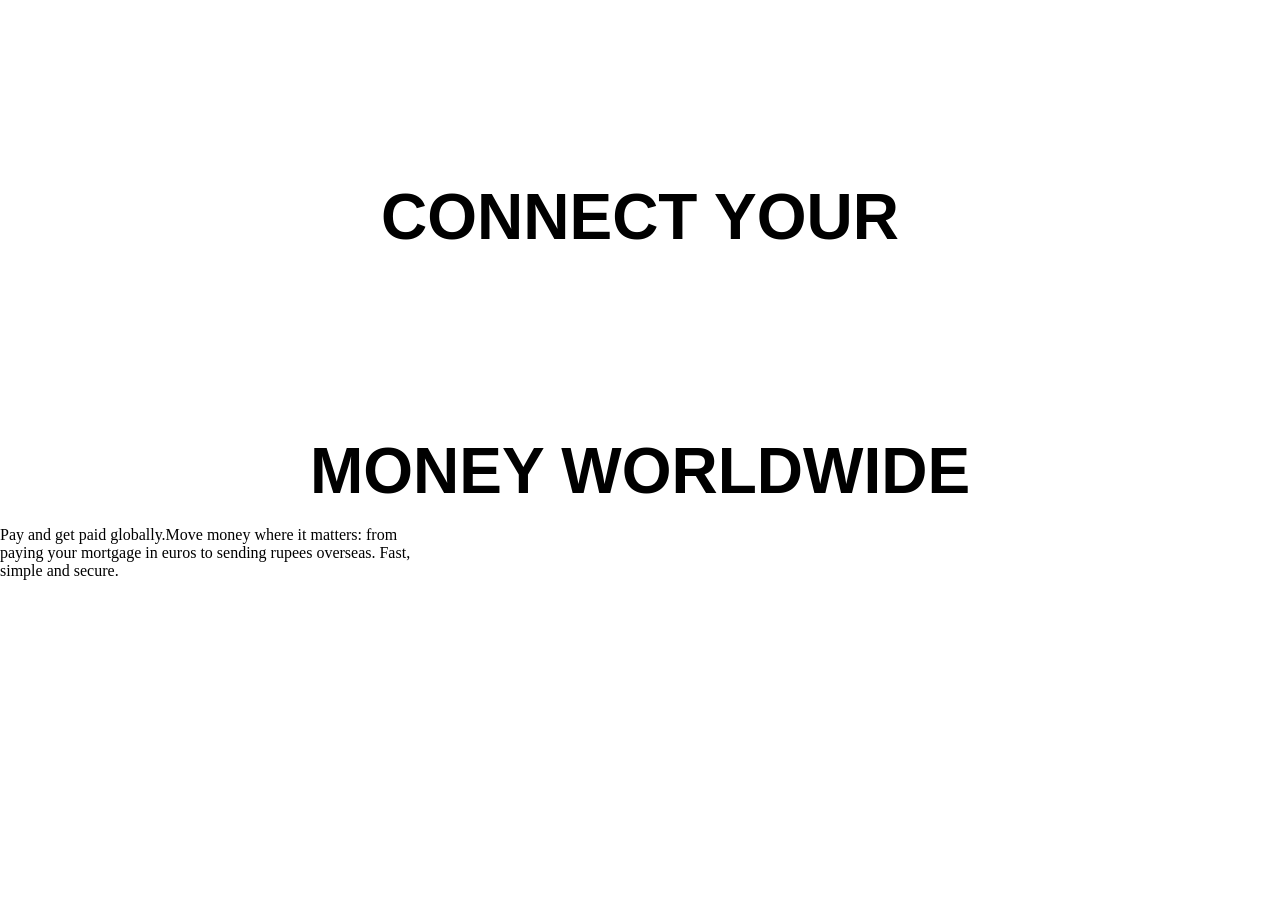
==== class4ass.html @ a1ab775e "Add initial HTML and CSS files for project setup" ====
<!DOCTYPE html>
<html lang="en">
<head>
    <meta charset="UTF-8">
    <meta name="viewport" content="width=device-width, initial-scale=1.0">
    <link rel="stylesheet" href="assignment.css">
    <title>Connect you Money Worldwide</title>
</head>
<body>
    <h1>CONNECT YOUR</h1>
    <h1>MONEY WORLDWIDE</h1> <br>
    <p>Pay and get paid globally.Move money where it matters: from</p>
    <p>paying your mortgage in euros to sending rupees overseas. Fast,</p>
    <p>simple and secure.</p>

    
</body>
</html>
---- assignment.css ----
*{
    margin: 0;
    padding: 0;
    box-sizing: border-box;
}

b{
    background-color: white;
}
h1{
    font-family: "Archivo Black", sans-serif;
    font-size: 64px;
    color: #000000;
    text-align: center;
    margin-top: 20vh;
}
p{
    .archivo-black-regular {
  font-family: "Archivo Black", sans-serif;
  font-weight: 400;
  font-style: normal;
}

}
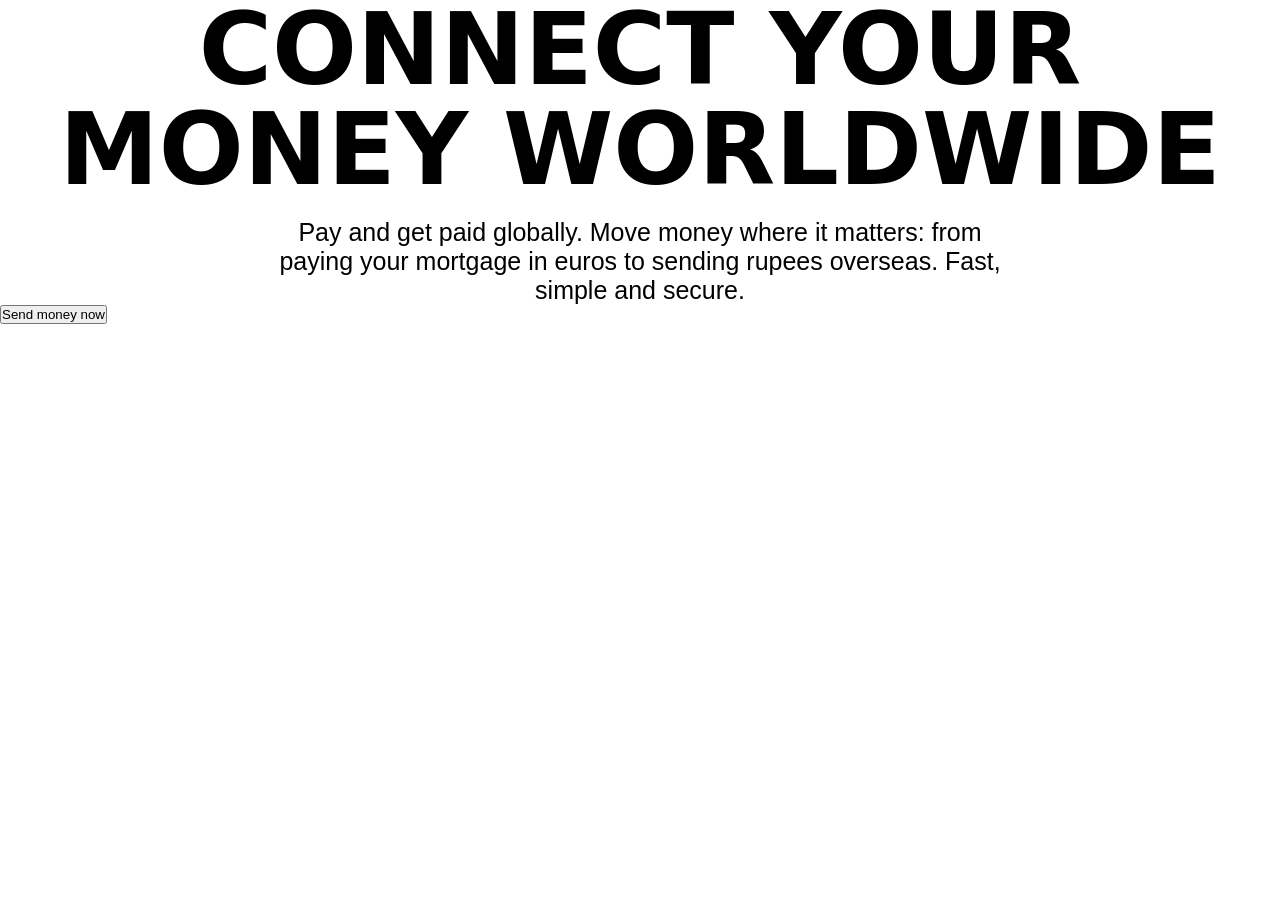
==== commit 94dd2b94: "new moves" ====
--- a/class4ass.html
+++ b/class4ass.html
@@ -9,10 +9,14 @@
 <body>
     <h1>CONNECT YOUR</h1>
     <h1>MONEY WORLDWIDE</h1> <br>
-    <p>Pay and get paid globally.Move money where it matters: from</p>
+    <p>Pay and get paid globally. Move money where it matters: from</p>
     <p>paying your mortgage in euros to sending rupees overseas. Fast,</p>
     <p>simple and secure.</p>
 
+<div>
+<button>Send money now</button>
+</div>
     
+   
 </body>
 </html>
--- a/assignment.css
+++ b/assignment.css
@@ -1,24 +1,32 @@
 *{
+    @import url('https://fonts.googleapis.com/css2?family=Space+Grotesk:wght@300..700&display=swap');
+    @import url('https://fonts.googleapis.com/css2?family=Plus+Jakarta+Sans:ital,wght@0,200..800;1,200..800&family=Space+Grotesk:wght@300..700&display=swap');
     margin: 0;
     padding: 0;
     box-sizing: border-box;
 }
-
-b{
-    background-color: white;
-}
 h1{
-    font-family: "Archivo Black", sans-serif;
-    font-size: 64px;
-    color: #000000;
+    font-family: "Space Grotesk", system-ui;
+    font-size: 100px;
     text-align: center;
-    margin-top: 20vh;
+    font-weight: bold;
+    line-height: 1;
 }
 p{
-    .archivo-black-regular {
-  font-family: "Archivo Black", sans-serif;
-  font-weight: 400;
-  font-style: normal;
+    font-family: "Plus Jakarta Sans", sans-serif;
+    font-size: 25px;
+    text-align: center;
 }
-
+div .button{
+    text-align: left;
+    display: block;
+    margin: 20px auto;
+    padding: 10px 20px;
+    font-size: 18px;
+    font-family: "Plus Jakarta Sans", sans-serif;
+    background-color: green;
+    color: black;
+    border: none;
+    border-radius: 30px;
+    cursor: pointer;
 }
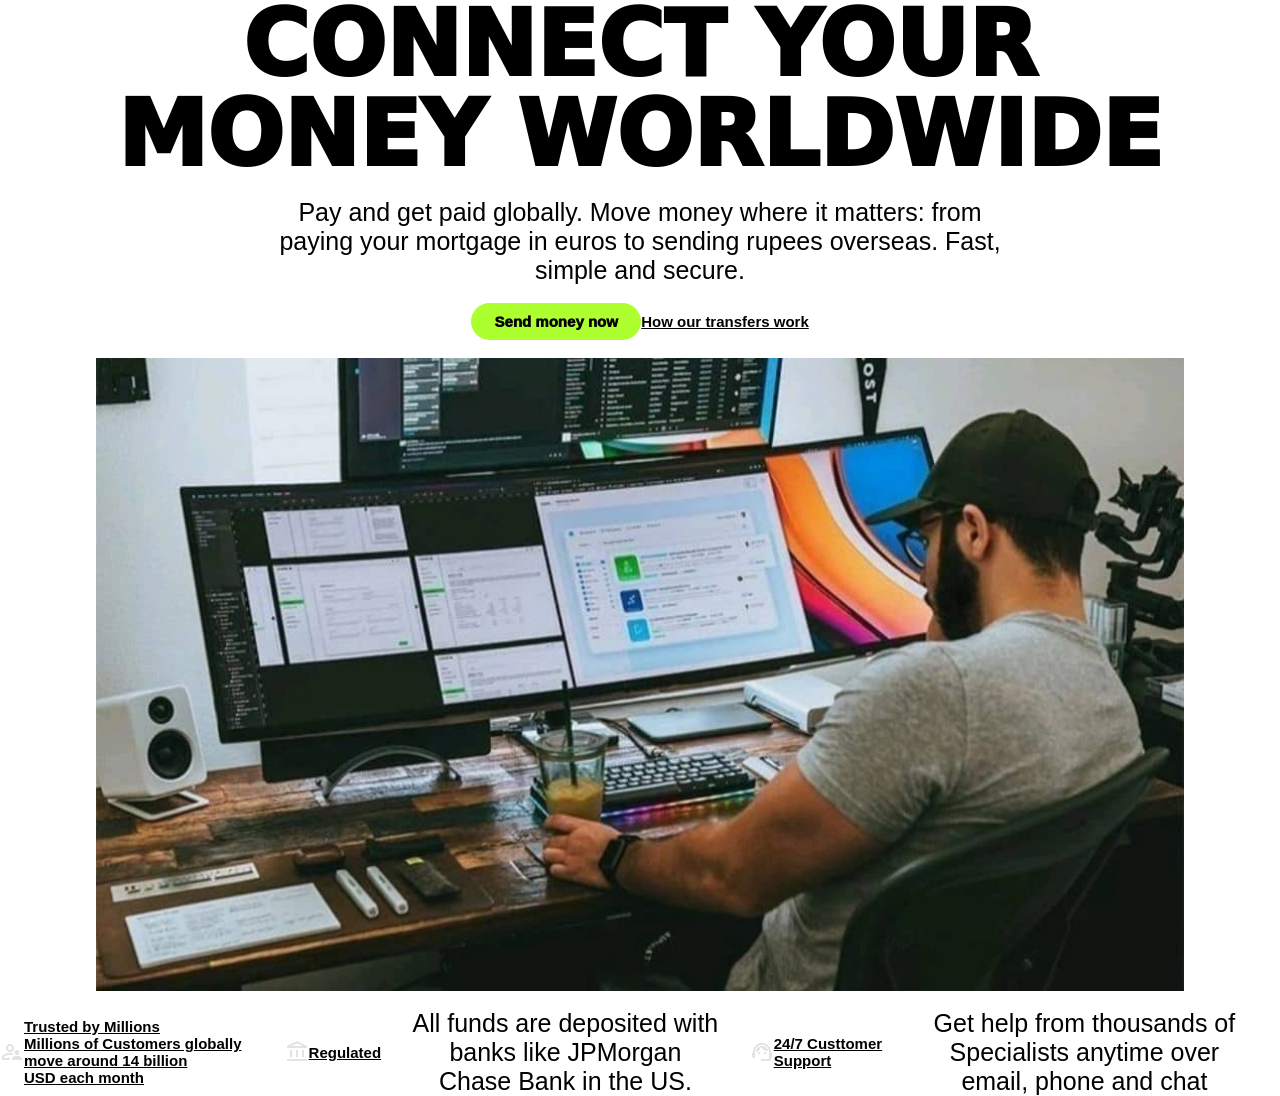
==== commit 65e90b14: "Refactor CSS styles and update HTML structure for improved layout and design" ====
--- a/class4ass.html
+++ b/class4ass.html
@@ -11,11 +11,28 @@
     <h1>MONEY WORLDWIDE</h1> <br>
     <p>Pay and get paid globally. Move money where it matters: from</p>
     <p>paying your mortgage in euros to sending rupees overseas. Fast,</p>
-    <p>simple and secure.</p>
+    <p>simple and secure.</p> <br>
 
-<div>
-<button>Send money now</button>
+   <div class="container" text-align="center">
+    <span class="word-one">Send money now</span>
+    <span class="word-two">How our transfers work</span>
+</div> <br>
+
+<img src="vvvvvvvvvv.jpeg" alt="tech-guy" class="center""> <br>
+
+ <div class="container" text-align="left">
+    <img src="icon1.png" alt="">
+    <span class="word-three">Trusted by Millions <br> Millions of Customers globally move around 14 billion <br> USD each month</span>
+<div class="container" text-align="center"></div>
+    <img src="icon 2.png" alt="">
+        <span class="word-four">Regulated</span> <br>
+    <p>All funds are deposited with banks like JPMorgan <br> Chase Bank in the US.</p>
+<div class="container" text-align="right"></div>
+    <img src="icon 3.png" alt="">
+    <span class="word-five">24/7 Custtomer Support</span> <br>
+    <p>Get help from thousands of Specialists anytime over <br> email, phone and chat</p>
 </div>
+
     
    
 </body>
--- a/assignment.css
+++ b/assignment.css
@@ -7,26 +7,69 @@
 }
 h1{
     font-family: "Space Grotesk", system-ui;
-    font-size: 100px;
+    font-size: 90px;
     text-align: center;
     font-weight: bold;
     line-height: 1;
+    font-weight: 1000;
 }
 p{
     font-family: "Plus Jakarta Sans", sans-serif;
     font-size: 25px;
     text-align: center;
 }
-div .button{
-    text-align: left;
-    display: block;
-    margin: 20px auto;
-    padding: 10px 20px;
-    font-size: 18px;
+.container{
+    display: flex;
+    justify-content: center;
+    align-items: center;
+    
+}
+.word-one{
     font-family: "Plus Jakarta Sans", sans-serif;
-    background-color: green;
+    font-size: 15px;
+    background-color: greenyellow;
     color: black;
-    border: none;
-    border-radius: 30px;
-    cursor: pointer;
-}+    width: 170px;
+    padding: 10px;
+    border-radius: 25px;
+    text-align: center;
+    font-weight: 1000;
+}
+ .word-two{
+    font-family: "Plus Jakarta Sans", sans-serif;
+    font-size: 15px;
+    color: black;
+    text-decoration: underline;
+    font-weight: 800;
+}
+img{
+    image-orientation: flip;
+    border-image-width: auto;
+}
+.center{
+  display: block;
+  margin-left: auto;
+  margin-right: auto;
+  width: 85%;
+}
+.word-three{
+    font-family: "Plus Jakarta Sans", sans-serif;
+    font-size: 15px;
+    color: black;
+    text-decoration: underline;
+    font-weight: 800;
+}
+.word-four{
+    font-family: "Plus Jakarta Sans", sans-serif;
+    font-size: 15px;
+    color: black;
+    text-decoration: underline;
+    font-weight: 800;
+}
+.word-five{
+    font-family: "Plus Jakarta Sans", sans-serif;
+    font-size: 15px;
+    color: black;
+    text-decoration: underline;
+    font-weight: 800;
+}
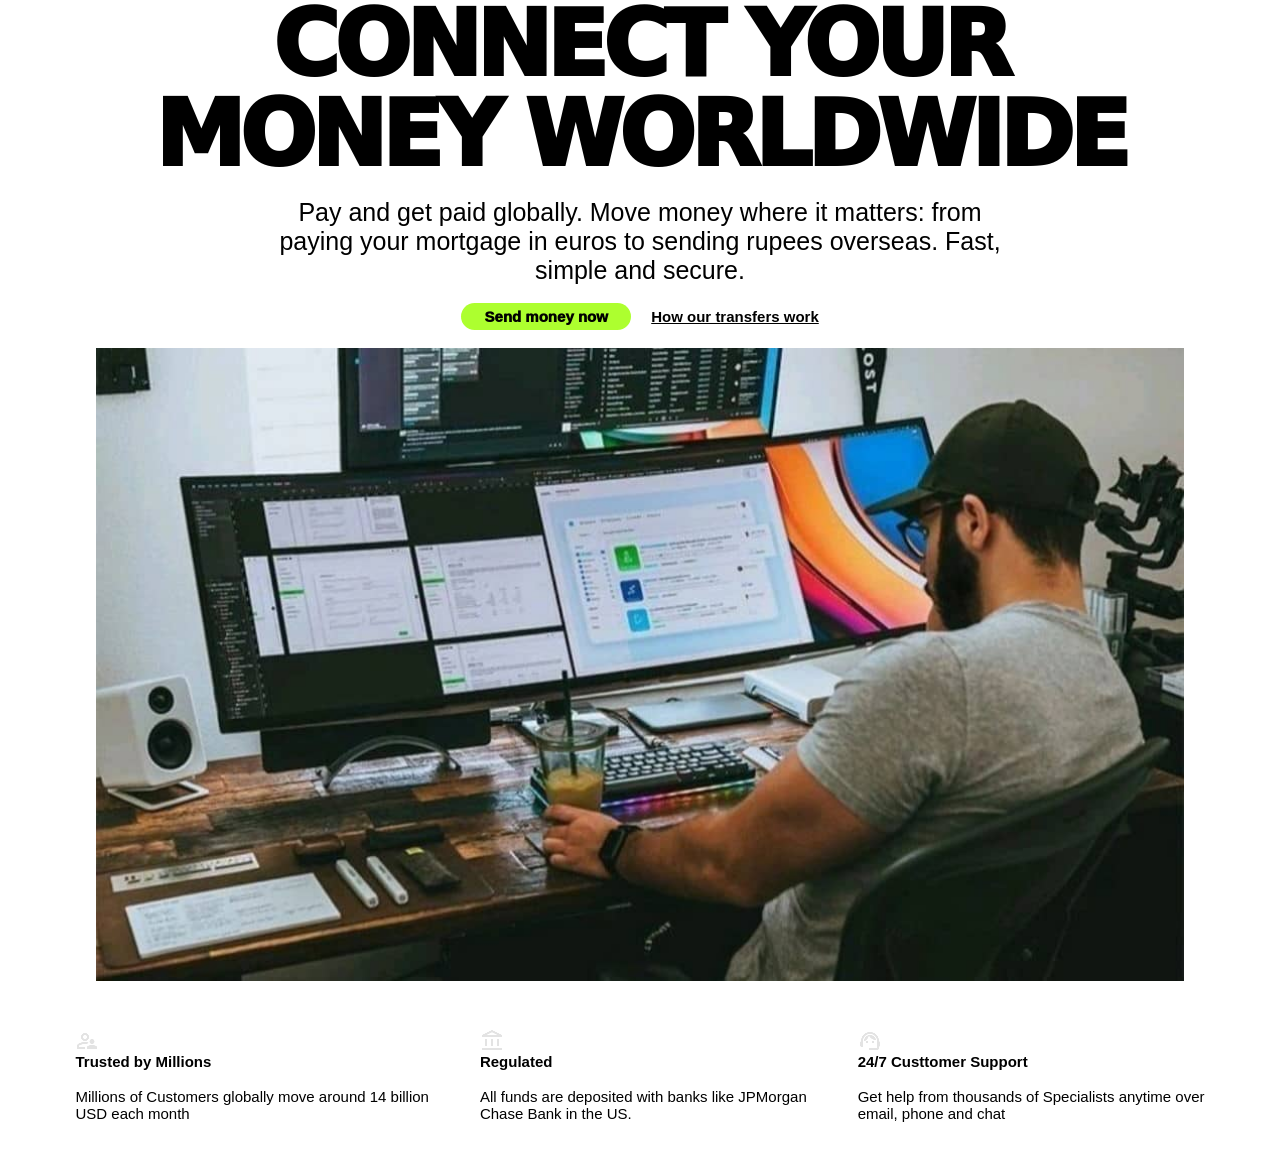
==== commit 49f7e434: "Enhance layout and styling in HTML and CSS for improved readability and structure" ====
--- a/class4ass.html
+++ b/class4ass.html
@@ -1,11 +1,13 @@
 <!DOCTYPE html>
 <html lang="en">
+
 <head>
     <meta charset="UTF-8">
     <meta name="viewport" content="width=device-width, initial-scale=1.0">
     <link rel="stylesheet" href="assignment.css">
     <title>Connect you Money Worldwide</title>
 </head>
+
 <body>
     <h1>CONNECT YOUR</h1>
     <h1>MONEY WORLDWIDE</h1> <br>
@@ -13,27 +15,31 @@
     <p>paying your mortgage in euros to sending rupees overseas. Fast,</p>
     <p>simple and secure.</p> <br>
 
-   <div class="container" text-align="center">
-    <span class="word-one">Send money now</span>
-    <span class="word-two">How our transfers work</span>
-</div> <br>
+    <div class="container" text-align="center">
+        <span class="word-one">Send money now</span>
+        <span class="word-two">How our transfers work</span>
+    </div> <br>
 
-<img src="vvvvvvvvvv.jpeg" alt="tech-guy" class="center""> <br>
+    <img src="vvvvvvvvvv.jpeg" alt="tech-guy" class="center""> <br>
+<div class=" gen-cont">
+    <div class="cont">
+        <img src="icon1.png" alt="">
+        <span class="word-three">Trusted by Millions </span> <br>
+        <p> Millions of Customers globally move around 14 billion <br> USD each month </p>
+    </div>
+    <div class="cont">
+        <img src="icon 2.png" alt="">
+        <span class="word-four">Regulated</span> <br>
+        <p>All funds are deposited with banks like JPMorgan <br> Chase Bank in the US.</p>
+    </div>
+    <div class="cont">
+        <img src="icon 3.png" alt="">
+        <span class="word-five">24/7 Custtomer Support</span> <br>
+        <p>Get help from thousands of Specialists anytime over <br> email, phone and chat</p>
+    </div>
+    </div>
 
- <div class="container" text-align="left">
-    <img src="icon1.png" alt="">
-    <span class="word-three">Trusted by Millions <br> Millions of Customers globally move around 14 billion <br> USD each month</span>
-<div class="container" text-align="center"></div>
-    <img src="icon 2.png" alt="">
-        <span class="word-four">Regulated</span> <br>
-    <p>All funds are deposited with banks like JPMorgan <br> Chase Bank in the US.</p>
-<div class="container" text-align="right"></div>
-    <img src="icon 3.png" alt="">
-    <span class="word-five">24/7 Custtomer Support</span> <br>
-    <p>Get help from thousands of Specialists anytime over <br> email, phone and chat</p>
-</div>
 
-    
-   
 </body>
+
 </html>
--- a/assignment.css
+++ b/assignment.css
@@ -10,6 +10,7 @@
     font-size: 90px;
     text-align: center;
     font-weight: bold;
+    letter-spacing: -5px;
     line-height: 1;
     font-weight: 1000;
 }
@@ -22,7 +23,7 @@
     display: flex;
     justify-content: center;
     align-items: center;
-    
+    gap: 20px;
 }
 .word-one{
     font-family: "Plus Jakarta Sans", sans-serif;
@@ -30,7 +31,7 @@
     background-color: greenyellow;
     color: black;
     width: 170px;
-    padding: 10px;
+    padding: 5px;
     border-radius: 25px;
     text-align: center;
     font-weight: 1000;
@@ -73,3 +74,32 @@
     text-decoration: underline;
     font-weight: 800;
 }
+.gen-cont{
+    display: flex;
+    justify-content: space-around;
+    align-items: start;
+    margin: 30px 50px;
+}
+
+.gen-cont p{
+    font-family: "Plus Jakarta Sans", sans-serif;
+    font-size: 15px;
+    color: black;
+    text-align: left;
+    font-weight: 500;
+}
+.cont span{
+    font-family: "Plus Jakarta Sans", sans-serif;
+    font-size: 15px;
+    color: black;
+    text-align: left;
+    font-weight: 800;
+    text-decoration: none;
+}
+
+.cont{
+    display: flex;
+    justify-content: center;
+    flex-direction: column;
+    align-items: start;
+}
